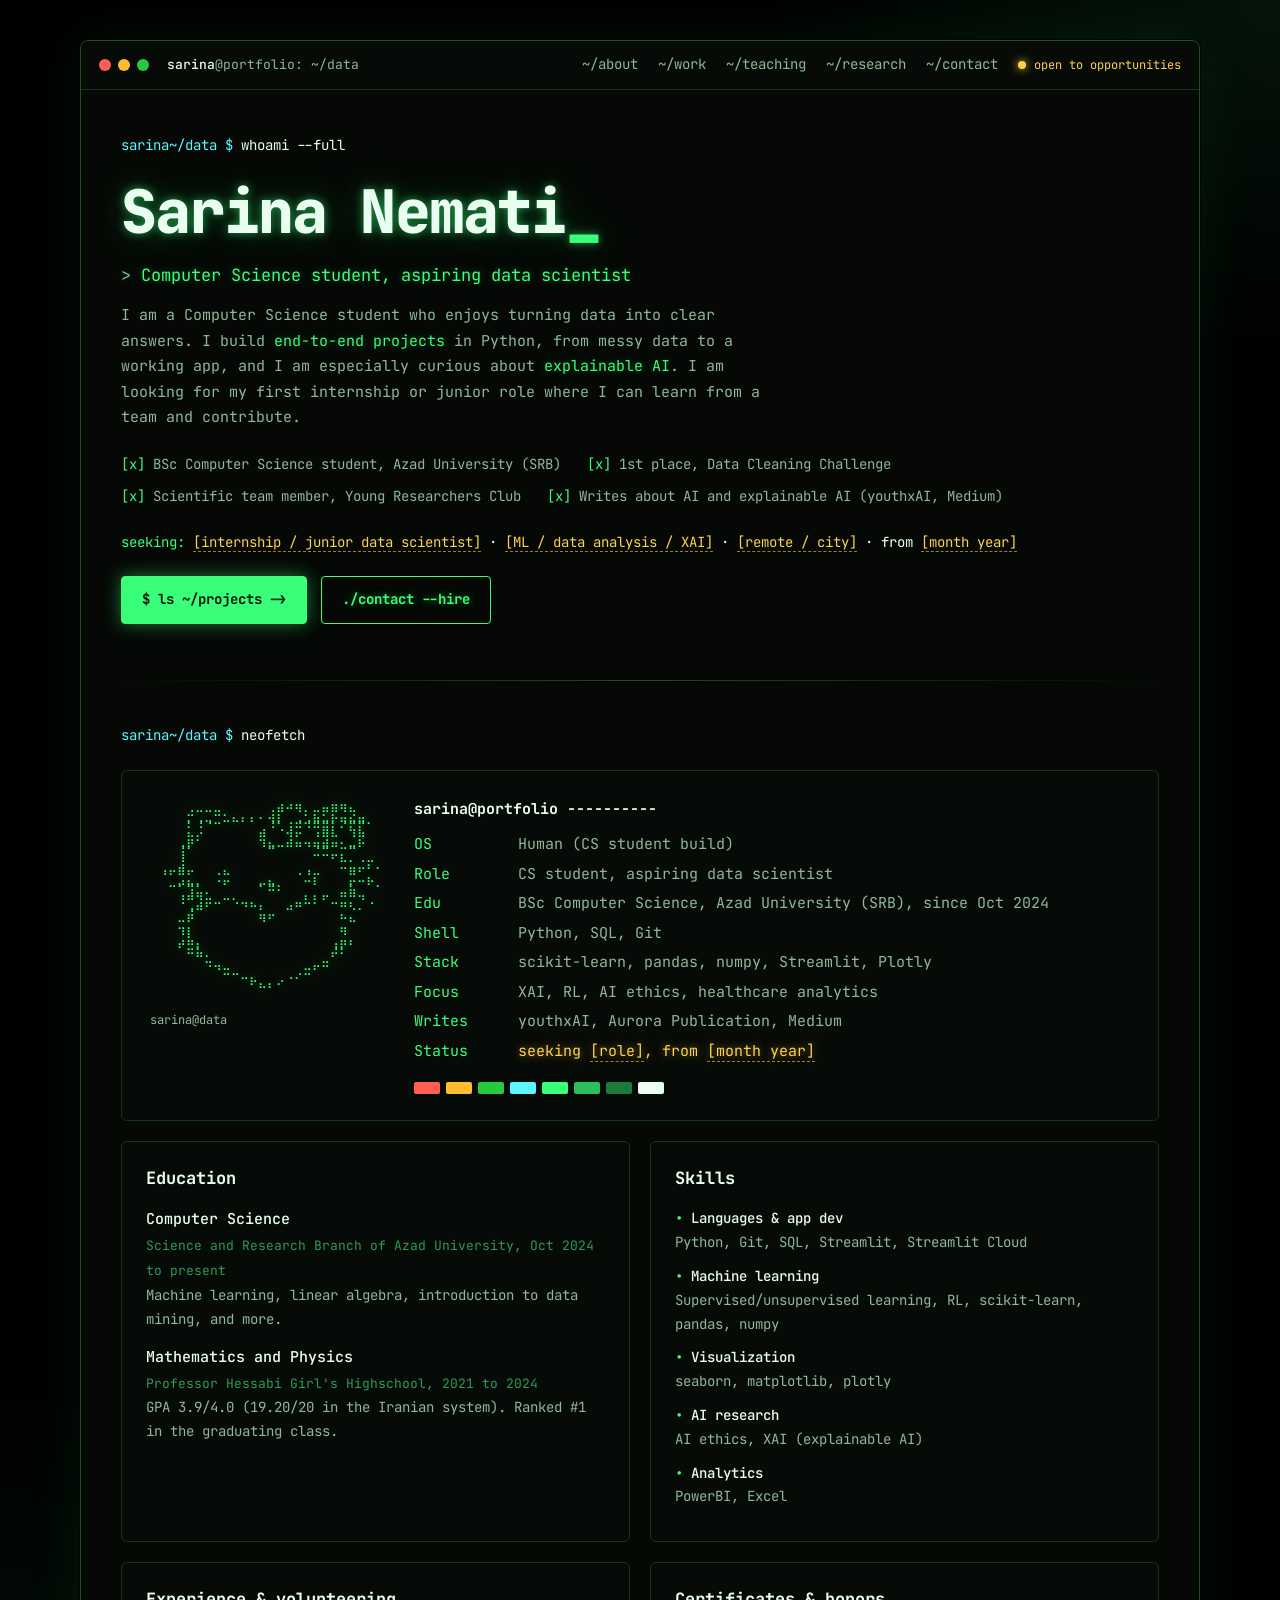
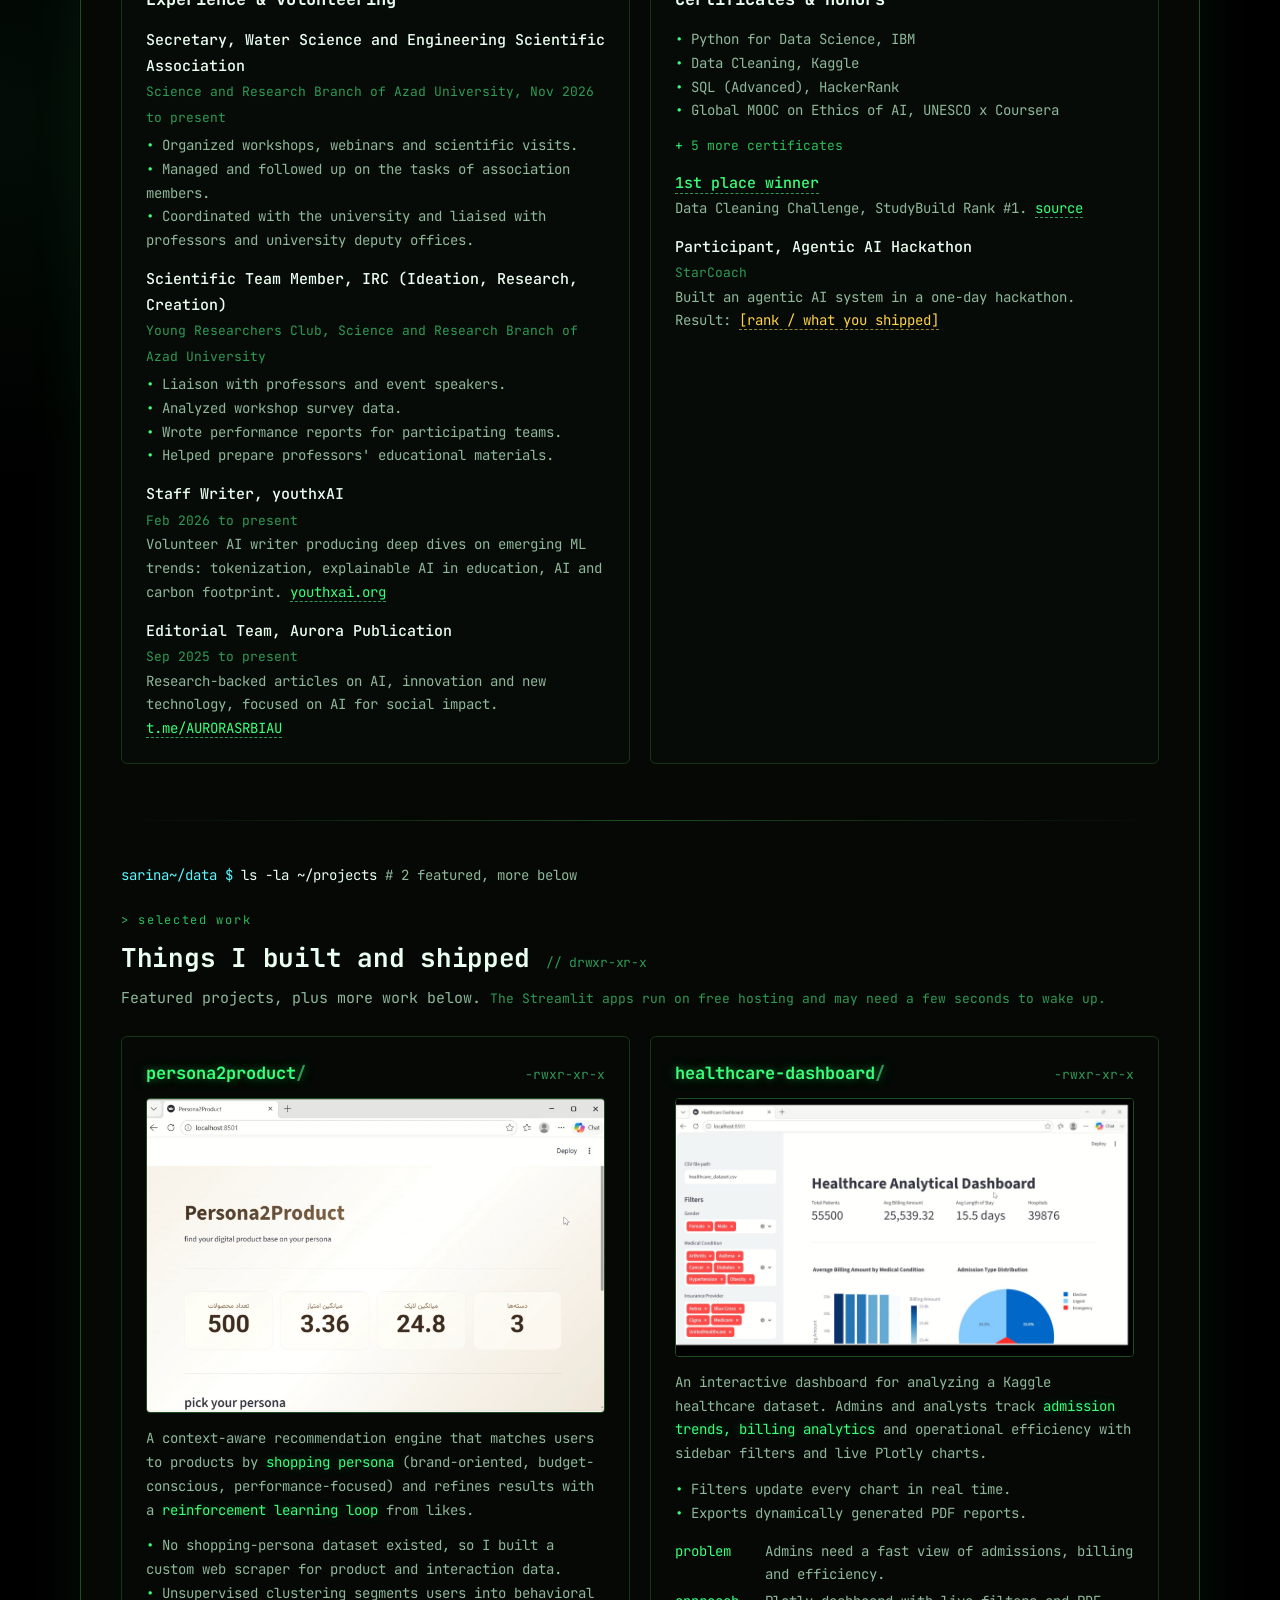
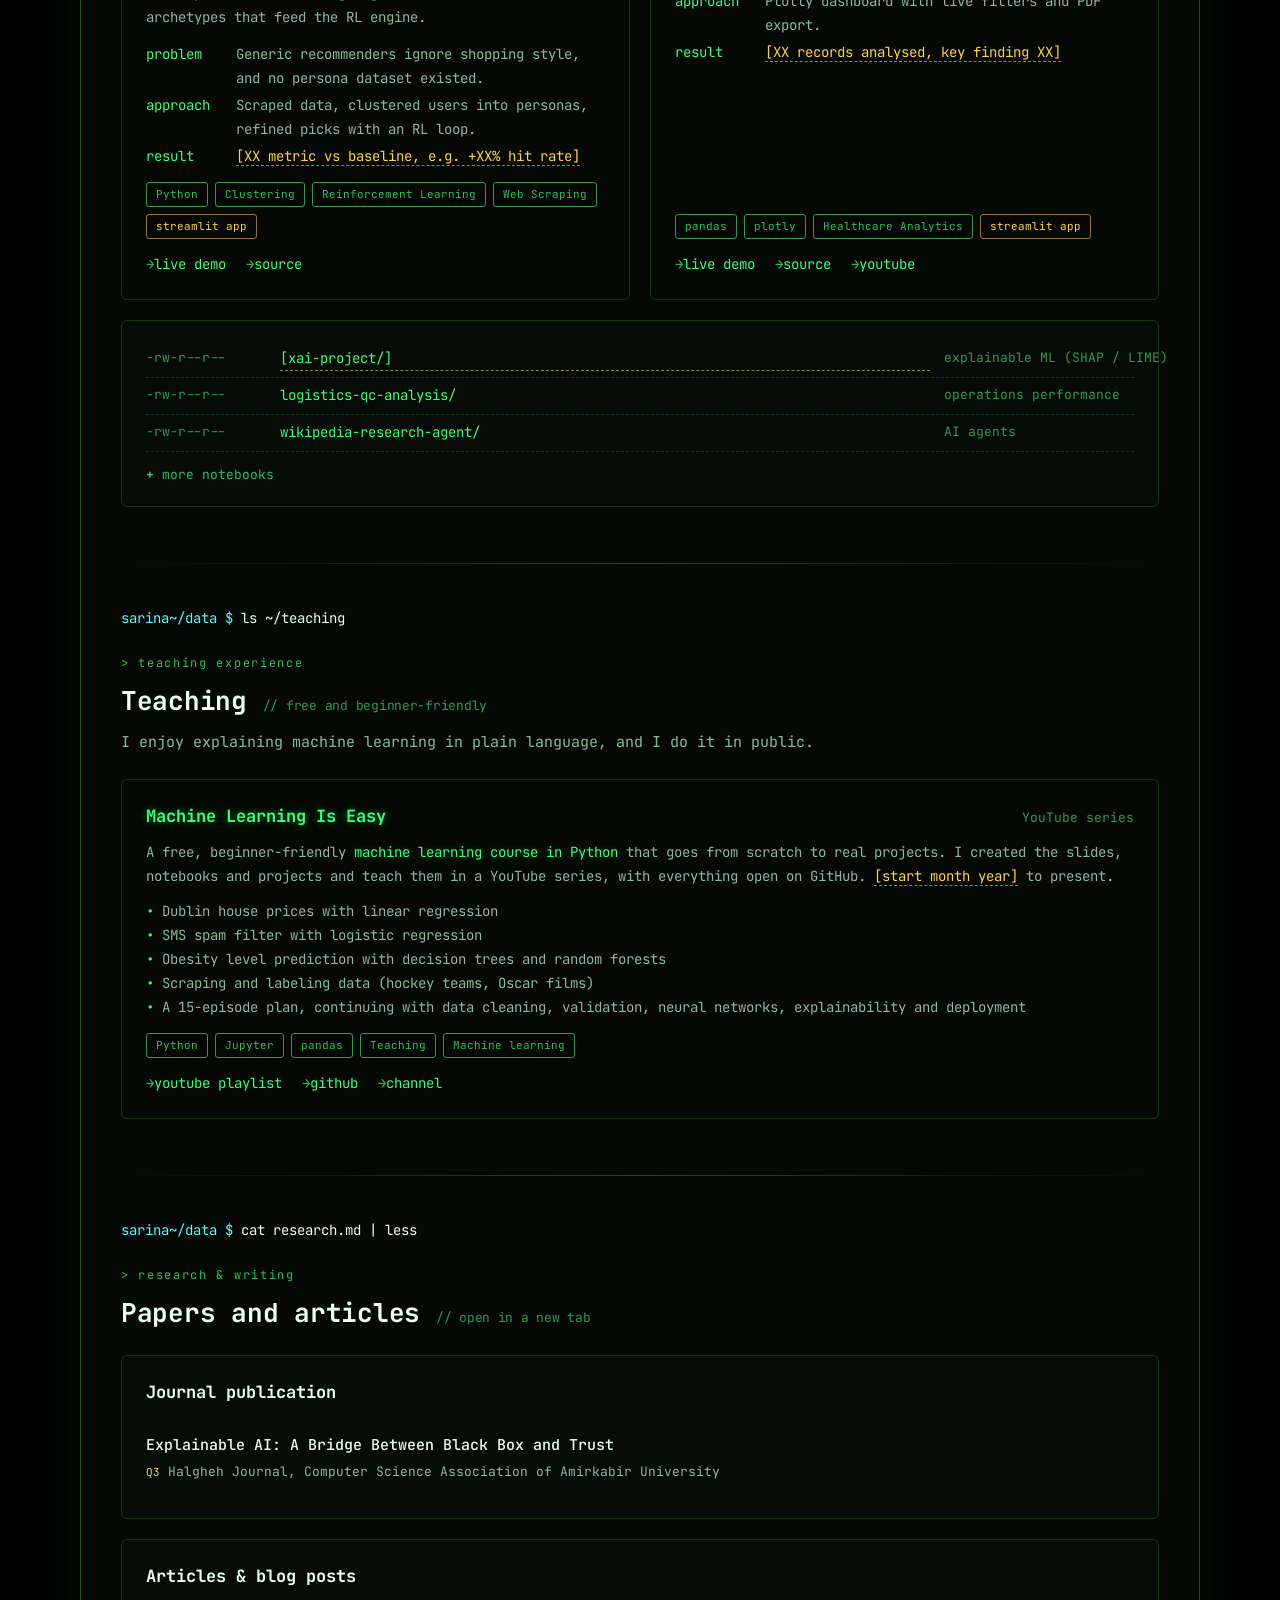
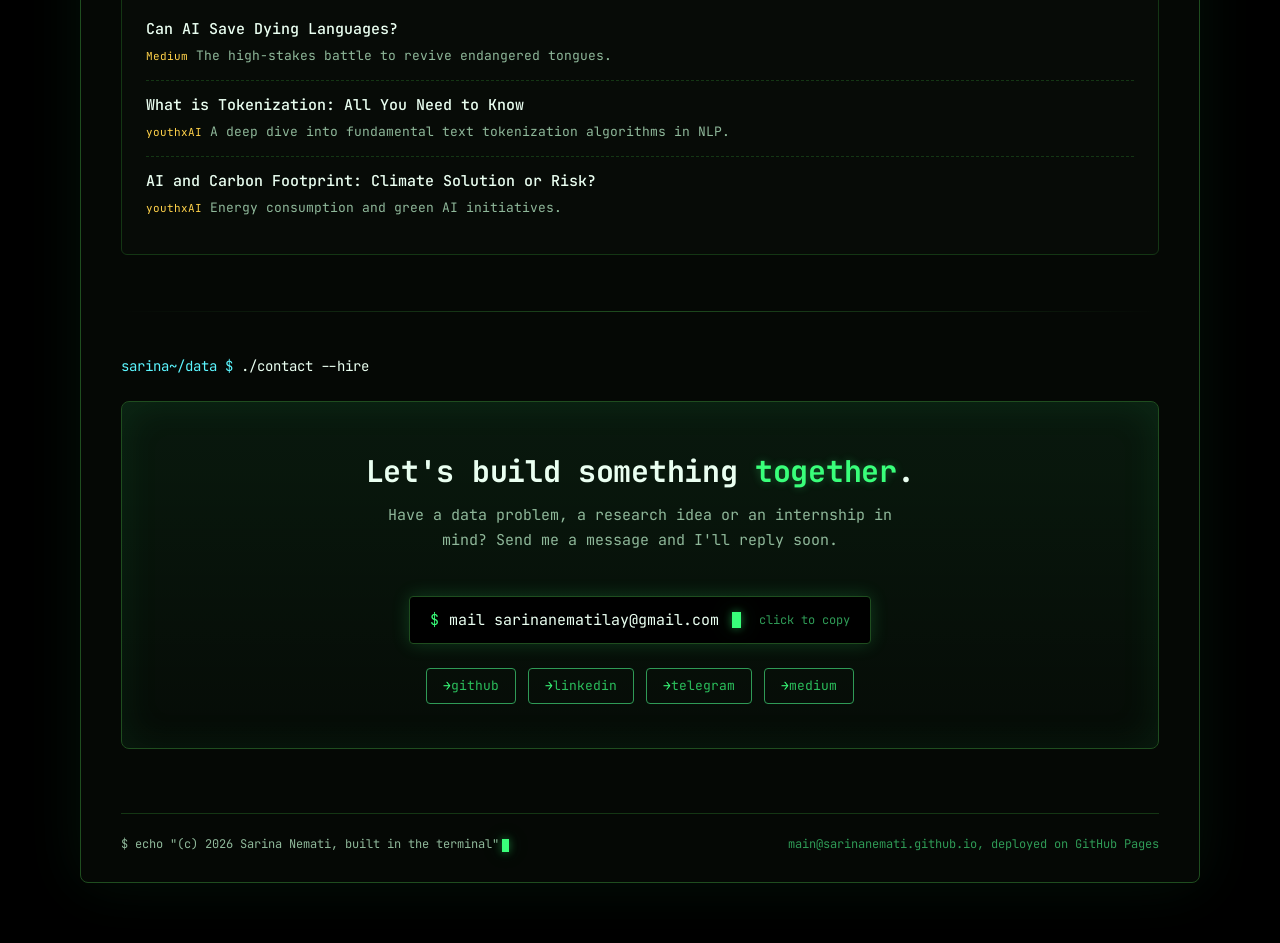
==== index (2).html @ 8a41a567 "Add files via upload" ====
<!DOCTYPE html>
<html lang="en">
<head>
<meta charset="utf-8">
<meta name="viewport" content="width=device-width, initial-scale=1">
<title>Sarina Nemati | Data Science Portfolio</title>
<meta name="description" content="Portfolio of Sarina Nemati, a Computer Science student seeking a data science or machine learning internship. Projects in Python, ML and analytics.">
<link rel="icon" href="data:image/svg+xml,%3Csvg xmlns='http://www.w3.org/2000/svg' viewBox='0 0 100 100'%3E%3Ctext y='.9em' font-size='90'%3E%F0%9F%90%B1%3C/text%3E%3C/svg%3E">
<meta property="og:type" content="website">
<meta property="og:url" content="https://sarinanemati.github.io/">
<meta property="og:title" content="Sarina Nemati | Data Science Portfolio">
<meta property="og:description" content="Computer Science student seeking a data science or ML internship. Projects in Python, ML and analytics.">
<!-- TODO: put a 1200x630 image at images/og.png -->
<meta property="og:image" content="https://sarinanemati.github.io/images/og.png">
<meta name="twitter:card" content="summary_large_image">
<meta name="twitter:title" content="Sarina Nemati | Data Science Portfolio">
<meta name="twitter:description" content="Computer Science student seeking a data science or ML internship. Projects in Python, ML and analytics.">
<meta name="twitter:image" content="https://sarinanemati.github.io/images/og.png">
<link rel="preconnect" href="https://fonts.googleapis.com">
<link rel="preconnect" href="https://fonts.gstatic.com" crossorigin>
<link href="https://fonts.googleapis.com/css2?family=IBM+Plex+Mono:wght@400;500&family=JetBrains+Mono:wght@400;500;700;800&display=swap" rel="stylesheet">
<style>
:root{
--bg:#000; --panel:#050805; --lift:#070b07;
--g:#39ff7a; --g2:#2bbf5c; --g3:#2f9a56;
--sage:#8fb89a; --ink:#eafff1; --amber:#ffd24a; --cyan:#5cf6ff;
--line:#143614; --line2:#1f4d1f;
--glow:0 0 8px rgba(57,255,122,.45),0 0 24px rgba(57,255,122,.18);
--mono:"JetBrains Mono","IBM Plex Mono",ui-monospace,Menlo,Consolas,monospace;
}
*{box-sizing:border-box;margin:0;padding:0}
html{scroll-behavior:smooth;scroll-padding-top:24px}
body{
background:
radial-gradient(900px 600px at 100% 0%,rgba(57,255,122,.08),transparent 60%),
radial-gradient(700px 600px at 0% 30%,rgba(57,255,122,.05),transparent 60%),
var(--bg);
color:var(--sage);font-family:var(--mono);font-size:15px;line-height:1.7;
padding:40px 20px 60px;min-height:100vh;
}
::selection{background:rgba(57,255,122,.30);color:var(--ink)}
a{color:inherit;text-decoration:none}
a:focus-visible,button:focus-visible{outline:2px solid var(--g);outline-offset:3px}
.crt{position:fixed;inset:0;pointer-events:none;z-index:999;mix-blend-mode:multiply;opacity:.05;
background:repeating-linear-gradient(to bottom,transparent 0,transparent 2px,rgba(0,0,0,.16) 3px,transparent 4px);
box-shadow:inset 0 0 160px rgba(0,0,0,.1)}
.glow{text-shadow:var(--glow)}
.glow-soft{text-shadow:0 0 8px rgba(57,255,122,.3)}
.hl{color:var(--g);text-shadow:0 0 8px rgba(57,255,122,.3)}

/* window */
.win{max-width:1120px;margin:0 auto;background:var(--panel);border:1px solid var(--line2);border-radius:8px;
box-shadow:0 0 60px rgba(57,255,122,.07),0 0 0 1px #000}
.bar{display:flex;align-items:center;gap:18px;flex-wrap:wrap;padding:12px 18px;background:var(--lift);
border-bottom:1px solid var(--line);border-radius:8px 8px 0 0}
.dots{display:flex;gap:7px}
.dots i{width:12px;height:12px;border-radius:50%;display:block}
.dots i:nth-child(1){background:#ff5f56}.dots i:nth-child(2){background:#ffbd2e}.dots i:nth-child(3){background:#27c93f}
.path{font-size:13px}.path b{color:var(--ink);font-weight:500}.path span{color:var(--sage)}
.nav{margin-left:auto;display:flex;gap:20px;align-items:center;flex-wrap:wrap}
.nav a{font-size:14px;color:var(--sage);transition:color .15s}
.nav a:hover{color:var(--g);text-shadow:var(--glow)}
.status{display:flex;align-items:center;gap:8px;color:var(--amber);font-size:12px}
.status i{width:8px;height:8px;border-radius:50%;background:var(--amber);box-shadow:0 0 8px var(--amber);animation:blink 1.6s step-end infinite}
@keyframes blink{50%{opacity:0}}
.body{padding:44px 40px 28px}
section{padding:0 0 56px}
section+section{padding-top:44px;border-top:0;background:linear-gradient(90deg,transparent,var(--line2),transparent) top/100% 1px no-repeat}
.cmd{color:var(--ink);margin-bottom:22px;font-size:14px}
.cmd .p{color:var(--cyan)}
.cmd .c{color:var(--sage)}
.cursor{display:inline-block;width:.6em;height:1.05em;background:var(--g);vertical-align:text-bottom;margin-left:3px;
box-shadow:var(--glow);animation:blink 1.1s step-end infinite}
h2{font-size:26px;font-weight:700;color:var(--ink);letter-spacing:-.01em;margin-bottom:6px}
h2 small{font-size:13px;font-weight:400;color:var(--g3)}
.lbl{color:var(--g2);letter-spacing:.14em;font-size:12px;margin-bottom:6px}

/* hero */
.name{font-size:60px !important;line-height:1.05;font-weight:800;color:var(--ink);letter-spacing:-.03em;
text-shadow:0 0 10px rgba(57,255,122,.55),0 0 34px rgba(57,255,122,.25);margin:6px 0 18px}
.name .us{color:var(--g)}
.role{color:var(--g);font-size:17px;margin-bottom:14px}
.role::before{content:"> ";color:var(--sage)}
.intro{max-width:640px;margin-bottom:22px}
.checks{display:flex;flex-wrap:wrap;gap:8px 26px;margin-bottom:28px;font-size:14px}
.checks span::before{content:"[x] ";color:var(--g)}
.btns{display:flex;gap:14px;flex-wrap:wrap}
.btn{font-family:var(--mono);font-size:14px;font-weight:700;padding:11px 20px;border-radius:4px;cursor:pointer;
border:1px solid var(--g);transition:transform .15s,box-shadow .15s,background .15s}
.btn.solid{background:var(--g);color:#001a08;box-shadow:0 0 18px rgba(57,255,122,.45)}
.btn.solid:hover{box-shadow:0 0 28px rgba(57,255,122,.7);transform:translateY(-1px)}
.btn.ghost{background:transparent;color:var(--g);text-shadow:var(--glow)}
.btn.ghost:hover{background:rgba(57,255,122,.08)}

/* neofetch */
.fetch{display:grid;grid-template-columns:230px 1fr;gap:34px;background:var(--lift);border:1px solid var(--line);
border-radius:6px;padding:26px 28px}
/* kitty avatar (braille art) */
.avatar{color:var(--g);text-shadow:var(--glow);font-size:12px;line-height:1.05;white-space:pre;
font-family:"DejaVu Sans Mono","Segoe UI Symbol","Apple Braille",monospace;overflow:hidden}
.avatar-l{margin-top:12px;color:var(--sage);font-size:12px}
.ttl{color:var(--ink);font-weight:700;margin-bottom:10px}
dl{display:grid;grid-template-columns:90px 1fr;gap:4px 14px}
dt{color:var(--g)}dd{color:var(--sage)}
dd.av{color:var(--amber);text-shadow:0 0 8px rgba(255,210,74,.5)}
.sw{display:flex;gap:6px;margin-top:18px}
.sw i{width:26px;height:12px;border-radius:2px;display:block}

/* about grid */
.cols{display:grid;grid-template-columns:1fr 1fr;gap:20px}
.box{background:var(--lift);border:1px solid var(--line);border-radius:6px;padding:22px 24px}
.box h3{font-size:17px;color:var(--ink);font-weight:700;margin-bottom:14px}
.item{margin-bottom:14px}.item:last-child{margin-bottom:0}
.item b{display:block;color:var(--ink);font-weight:500}
.item em{font-style:normal;color:var(--g3);font-size:13px}
.item p{font-size:14px}
.item a{color:var(--g);border-bottom:1px dashed var(--g3)}
.item a:hover{text-shadow:var(--glow)}
.sk{margin-bottom:10px;font-size:14px}
.sk b{display:block;color:var(--ink);font-weight:500}
.sk b::before{content:"\2022  ";color:var(--g)}
ul.plain{list-style:none;font-size:14px}
ul.plain li::before{content:"\2022  ";color:var(--g)}

/* projects */
.grid{display:grid;grid-template-columns:1fr 1fr;gap:20px;margin-bottom:20px}
.card{background:var(--panel);border:1px solid var(--line);border-radius:6px;padding:22px 24px;display:flex;flex-direction:column;
transition:transform .18s,box-shadow .18s,border-color .18s}
.grid .card:last-child:nth-child(odd){grid-column:1/-1}
.card:hover{transform:translateY(-3px);border-color:var(--line2);box-shadow:0 0 28px rgba(57,255,122,.14)}
.ctop{display:flex;justify-content:space-between;align-items:baseline;gap:12px;margin-bottom:10px;flex-wrap:wrap}
.fn{color:var(--g);font-weight:700;font-size:17px;text-shadow:var(--glow)}
.fn s{text-decoration:none;color:var(--g3)}
.perm{color:var(--g3);font-size:13px}
.card p{font-size:14px;margin-bottom:12px}
.card ul{list-style:none;font-size:14px;margin-bottom:14px}
.card ul li::before{content:"\2022  ";color:var(--g)}
.tags{display:flex;flex-wrap:wrap;gap:7px;margin:auto 0 14px}
.tag{font-size:11px;padding:2px 9px;border:1px solid var(--g3);border-radius:3px;color:var(--g2)}
.tag.am{color:var(--amber);border-color:rgba(255,210,74,.55)}
.links{display:flex;gap:20px;flex-wrap:wrap;font-size:14px}
.links a{color:var(--g);transition:text-shadow .15s}
.links a::before{content:"\2192 ";color:var(--g2)}
.links a:hover{text-shadow:var(--glow)}
.ls{background:var(--lift);border:1px solid var(--line);border-radius:6px;padding:20px 24px;font-size:14px}
.ls .row{display:grid;grid-template-columns:120px 1fr 190px;gap:14px;padding:6px 0;border-bottom:1px dashed var(--line)}
.ls .row:last-child{border-bottom:0}
.ls .row .perm{white-space:nowrap}
.ls a{color:var(--g)}
.ls a:hover{text-shadow:var(--glow)}
.ls .t{color:var(--sage)}

/* placeholders, screenshots, flow, details */
.ph{color:var(--amber);border-bottom:1px dashed rgba(255,210,74,.6)}
.seek{margin:-6px 0 22px;color:var(--ink);font-size:14px}
.seek::before{content:"seeking: ";color:var(--g)}
.shot{display:block;width:100%;height:auto;border:1px solid var(--line2);border-radius:4px;margin-bottom:14px}
.flow{display:grid;grid-template-columns:78px 1fr;gap:3px 12px;font-size:14px;margin-bottom:14px}
.flow dt{color:var(--g)}.flow dd{color:var(--sage)}
.hint2{font-size:13px;color:var(--g3)}
details.more{margin-top:12px}
details.more summary{cursor:pointer;color:var(--g2);font-size:13px;list-style:none}
details.more summary::before{content:"+ ";color:var(--g)}
details.more[open] summary::before{content:"- "}
details.more summary:hover{color:var(--g);text-shadow:var(--glow)}
details.more>*:not(summary){margin-top:10px}

/* research */
.art{display:block;padding:12px 0;border-bottom:1px dashed var(--line)}
.art:last-child{border-bottom:0}
.art b{color:var(--ink);font-weight:500;display:block}
.art:hover b{color:var(--g);text-shadow:var(--glow)}
.art small{font-size:13px;color:var(--sage)}
.art em{font-style:normal;color:var(--amber);font-size:11px;margin-right:8px}

/* contact */
.cta{text-align:center;background:linear-gradient(180deg,rgba(57,255,122,.07),rgba(57,255,122,.01));
border:1px solid var(--line2);border-radius:8px;padding:44px 24px;box-shadow:0 0 40px rgba(57,255,122,.08) inset}
.cta h2{font-size:30px}
.cta p{max-width:520px;margin:6px auto 24px}
.cbox{display:inline-flex;max-width:100%;align-items:center;gap:10px;background:#000;border:1px solid var(--line2);border-radius:4px;
padding:13px 20px;color:var(--ink);font-family:var(--mono);font-size:15px;cursor:pointer;box-shadow:0 0 18px rgba(57,255,122,.18);
transition:box-shadow .15s}
.cbox:hover{box-shadow:0 0 28px rgba(57,255,122,.38)}
.cbox .d{color:var(--g)}
.cbox .hint{color:var(--g3);font-size:12px;margin-left:8px}
.pills{display:flex;justify-content:center;gap:12px;flex-wrap:wrap;margin-top:24px}
.pill{border:1px solid var(--g3);border-radius:4px;padding:6px 16px;color:var(--g2);font-size:13px;transition:all .15s}
.pill::before{content:"\2192 ";color:var(--g)}
.pill:hover{border-color:var(--g);color:var(--g);text-shadow:var(--glow);box-shadow:0 0 14px rgba(57,255,122,.2)}
footer{display:flex;justify-content:space-between;flex-wrap:wrap;gap:10px;margin-top:8px;padding-top:20px;
border-top:1px solid var(--line);font-size:12px;color:var(--g3)}
footer .e{color:var(--sage)}

@media(max-width:860px){
body{padding:16px 10px 40px}
.body{padding:30px 20px 16px}
.nav{margin-left:0;width:100%;gap:14px}
.name{font-size:42px !important}
.fetch,.cols,.grid{grid-template-columns:1fr}
.fetch{gap:22px}
.ls .row{grid-template-columns:1fr;gap:2px}
.cta{padding:32px 16px}
.cta h2{font-size:24px}
.cbox{width:100%;flex-wrap:wrap;justify-content:center;text-align:center;gap:6px 8px;padding:12px 14px;font-size:13px}
.cbox .em{min-width:0;overflow-wrap:anywhere}
.cbox .hint{width:100%;margin:0}
.cbox .cursor{display:none}
.pill{padding:6px 12px}
}
@media(prefers-reduced-motion:reduce){
*{animation:none !important;transition:none !important}
html{scroll-behavior:auto}
}
</style>
</head>
<body>
<div class="crt" aria-hidden="true"></div>
<main class="win">
<header class="bar">
<div class="dots" aria-hidden="true"><i></i><i></i><i></i></div>
<div class="path"><b>sarina</b><span>@portfolio: ~/data</span></div>
<nav class="nav" aria-label="Main">
<a href="#about">~/about</a>
<a href="#work">~/work</a>
<a href="#teaching">~/teaching</a>
<a href="#research">~/research</a>
<a href="#contact">~/contact</a>
<span class="status"><i></i>open to opportunities</span>
</nav>
</header>

<div class="body">

<!-- HERO -->
<section id="top">
<div class="cmd"><span class="p">sarina~/data $</span> whoami --full</div>
<h1 class="name">Sarina Nemati<span class="us">_</span></h1>
<p class="role glow-soft">Computer Science student, aspiring data scientist</p>
<p class="intro">I am a Computer Science student who enjoys turning data into clear answers. I build <span class="hl">end-to-end projects</span> in Python, from messy data to a working app, and I am especially curious about <span class="hl">explainable AI</span>. I am looking for my first internship or junior role where I can learn from a team and contribute.</p>
<div class="checks">
<span>BSc Computer Science student, Azad University (SRB)</span>
<span>1st place, Data Cleaning Challenge</span>
<span>Scientific team member, Young Researchers Club</span>
<span>Writes about AI and explainable AI (youthxAI, Medium)</span>
</div>
<p class="seek"><span class="ph">[internship / junior data scientist]</span> · <span class="ph">[ML / data analysis / XAI]</span> · <span class="ph">[remote / city]</span> · from <span class="ph">[month year]</span></p>
<div class="btns">
<a class="btn solid" href="#work">$ ls ~/projects -&gt;</a>
<a class="btn ghost cv-link" href="#">Download CV</a>
<a class="btn ghost" href="#contact">./contact --hire</a>
</div>
</section>

<!-- NEOFETCH -->
<section id="about">
<div class="cmd"><span class="p">sarina~/data $</span> neofetch</div>
<div class="fetch">
<div>
<pre class="avatar" aria-hidden="true">⠀⠀⠀⠀⠀⠀⠀⠀⠀⠀⠀⠀⠀⠀⣠⣠⣤⠀⠀⣀⣤⣤⡀
⠀⠀⠀⠀⡚⢉⣉⠛⣂⣄⡄⡄⠄⢼⡏⠀⢈⢃⣯⣋⡯⣬⣝⣤
⠀⠀⠀⠀⡃⢘⠈⠉⠀⠀⠀⠀⣠⠘⠡⣸⣛⠙⢛⣿⡇⠊⢯⣏⠁
⠀⠀⠀⢀⡿⠃⠀⠀⠀⠀⠀⠀⢻⣄⣀⣼⣥⢤⣬⣽⣭⠄⣈⡯
⠀⠀⠀⢸⠁⠀⠀⠀⠀⠀⠀⠀⠀⠉⠀⠀⠀⠀⠬⠭⡤⡍⠉
⠀⢀⣀⣼⣀⠀⠀⠀⡀⠀⠀⠀⠀⠀⠀⠀⠀⢀⠀⠀⠀⠭⣥⡬⠏⠄
⠀⠈⠁⣩⣅⡀⠀⠨⡭⠀⠀⠀⣀⣄⠀⠀⠈⠬⡏⠀⠀⠀⡭⠤⡦
⠀⠀⠉⢁⣹⣥⠄⠀⠀⠀⠀⠀⠁⠛⠃⠀⠀⡀⡀⣀⠀⣤⣷⣀⠀⠁
⠀⠀⠀⠘⢉⣼⠟⠒⠉⠑⠲⠦⡄⠀⠀⣠⠶⠓⠃⠁⠒⠶⢆⡈⠐
⠀⠀⠀⣀⡾⠀⠀⠀⠀⠀⠀⠀⢶⠖⠀⠀⠀⠀⠀⠀⠀⠦⣄
⠀⠀⠀⢲⡆⠀⠀⠀⠀⠀⠀⠀⠀⠀⠀⠀⠀⠀⠀⠀⠀⢶
⠀⠀⠀⡴⠷⡄⠀⠀⠀⠀⠀⠀⠀⠀⠀⠀⠀⠀⠀⠀⢠⡶⠆
⠀⠀⠀⠀⠛⠷⠄⠀⠀⠀⠀⠀⠀⠀⠀⠀⠀⠀⠀⠀⠞⠃
⠀⠀⠀⠀⠀⠀⠙⠲⠤⠀⠀⠀⠀⠀⠀⠀⠀⠤⠖⠛
⠀⠀⠀⠀⠀⠀⠀⠀⠉⠉⠒⡦⡀⡀⡠⠐⠊⠉
⠀⠀⠀⠀⠀⠀⠀⠀⠀⠀⠀⠀⠉⠁</pre>
<div class="avatar-l">sarina@data</div>
</div>
<div>
<div class="ttl">sarina@portfolio ----------</div>
<dl>
<dt>OS</dt><dd>Human (CS student build)</dd>
<dt>Role</dt><dd>CS student, aspiring data scientist</dd>
<dt>Edu</dt><dd>BSc Computer Science, Azad University (SRB), since Oct 2024</dd>
<dt>Shell</dt><dd>Python, SQL, Git</dd>
<dt>Stack</dt><dd>scikit-learn, pandas, numpy, Streamlit, Plotly</dd>
<dt>Focus</dt><dd>XAI, RL, AI ethics, healthcare analytics</dd>
<dt>Writes</dt><dd>youthxAI, Aurora Publication, Medium</dd>
<dt>Status</dt><dd class="av">seeking <span class="ph">[role]</span>, from <span class="ph">[month year]</span></dd>
</dl>
<div class="sw" aria-hidden="true">
<i style="background:#ff5f56"></i><i style="background:#ffbd2e"></i><i style="background:#27c93f"></i><i style="background:#5cf6ff"></i><i style="background:#39ff7a"></i><i style="background:#2bbf5c"></i><i style="background:#1c7a3c"></i><i style="background:#eafff1"></i>
</div>
</div>
</div>

<div class="cols" style="margin-top:20px">
<div class="box">
<h3>Education</h3>
<div class="item"><b>Computer Science</b><em>Science and Research Branch of Azad University, Oct 2024 to present</em>
<p>Machine learning, linear algebra, introduction to data mining, and more.</p></div>
<div class="item"><b>Mathematics and Physics</b><em>Professor Hessabi Girl's Highschool, 2021 to 2024</em>
<p>GPA 3.9/4.0 (19.20/20 in the Iranian system). Ranked #1 in the graduating class.</p></div>
</div>
<div class="box">
<h3>Skills</h3>
<div class="sk"><b>Languages &amp; app dev</b>Python, Git, SQL, Streamlit, Streamlit Cloud</div>
<div class="sk"><b>Machine learning</b>Supervised/unsupervised learning, RL, scikit-learn, pandas, numpy</div>
<div class="sk"><b>Visualization</b>seaborn, matplotlib, plotly</div>
<div class="sk"><b>AI research</b>AI ethics, XAI (explainable AI)</div>
<div class="sk"><b>Analytics</b>PowerBI, Excel</div>
</div>
<div class="box">
<h3>Experience &amp; volunteering</h3>
<div class="item"><b>Secretary, Water Science and Engineering Scientific Association</b><em>Science and Research Branch of Azad University, Nov 2026 to present</em>
<ul class="plain" style="margin-top:4px">
<li>Organized workshops, webinars and scientific visits.</li>
<li>Managed and followed up on the tasks of association members.</li>
<li>Coordinated with the university and liaised with professors and university deputy offices.</li>
</ul></div>
<div class="item"><b>Scientific Team Member, IRC (Ideation, Research, Creation)</b><em>Young Researchers Club, Science and Research Branch of Azad University</em>
<ul class="plain" style="margin-top:4px">
<li>Liaison with professors and event speakers.</li>
<li>Analyzed workshop survey data.</li>
<li>Wrote performance reports for participating teams.</li>
<li>Helped prepare professors' educational materials.</li>
</ul></div>
<div class="item"><b>Staff Writer, youthxAI</b><em>Feb 2026 to present</em>
<p>Volunteer AI writer producing deep dives on emerging ML trends: tokenization, explainable AI in education, AI and carbon footprint. <a href="https://youthxai.org" target="_blank" rel="noopener">youthxai.org</a></p></div>
<div class="item"><b>Editorial Team, Aurora Publication</b><em>Sep 2025 to present</em>
<p>Research-backed articles on AI, innovation and new technology, focused on AI for social impact. <a href="https://t.me/AURORASRBIAU" target="_blank" rel="noopener">t.me/AURORASRBIAU</a></p></div>
</div>
<div class="box">
<h3>Certificates &amp; honors</h3>
<ul class="plain">
<li>Python for Data Science, IBM</li>
<li>Data Cleaning, Kaggle</li>
<li>SQL (Advanced), HackerRank</li>
<li>Global MOOC on Ethics of AI, UNESCO x Coursera</li>
</ul>
<details class="more"><summary>5 more certificates</summary>
<ul class="plain">
<li>Data Science Project-Based Learning, Coursera</li>
<li>Data Science &amp; Analytics, HP LIFE</li>
<li>Agents and Workflows, OpenAI</li>
<li>AI for Research and Beyond, youthxAI</li>
<li>AI for Social Impact, ADB Institute</li>
</ul>
</details>
<div class="item" style="margin-top:14px"><b><a href="https://lnkd.in/p/eKiJiJXC" target="_blank" rel="noopener">1st place winner</a></b>
<p>Data Cleaning Challenge, StudyBuild Rank #1. <a href="https://github.com/sarinanemati/studybuild-challenge-" target="_blank" rel="noopener">source</a></p></div>
<div class="item"><b>Participant, Agentic AI Hackathon</b><em>StarCoach</em>
<p>Built an agentic AI system in a one-day hackathon. Result: <span class="ph">[rank / what you shipped]</span></p></div>
</div>
</div>
</section>

<!-- PROJECTS -->
<section id="work">
<div class="cmd"><span class="p">sarina~/data $</span> ls -la ~/projects <span class="c"># 2 featured, more below</span></div>
<div class="lbl">&gt; selected work</div>
<h2>Things I built and shipped <small>// drwxr-xr-x</small></h2>
<p style="margin-bottom:24px">Featured projects, plus more work below. <span class="hint2">The Streamlit apps run on free hosting and may need a few seconds to wake up.</span></p>

<div class="grid">
<article class="card">
<div class="ctop"><span class="fn">persona2product<s>/</s></span><span class="perm">-rwxr-xr-x</span></div>
<img class="shot" src="images/persona2product.jpg" alt="Screenshot of the persona2product app" loading="lazy" onerror="this.remove()">
<p>A context-aware recommendation engine that matches users to products by <span class="hl">shopping persona</span> (brand-oriented, budget-conscious, performance-focused) and refines results with a <span class="hl">reinforcement learning loop</span> from likes.</p>
<ul>
<li>No shopping-persona dataset existed, so I built a custom web scraper for product and interaction data.</li>
<li>Unsupervised clustering segments users into behavioral archetypes that feed the RL engine.</li>
</ul>
<dl class="flow">
<dt>problem</dt><dd>Generic recommenders ignore shopping style, and no persona dataset existed.</dd>
<dt>approach</dt><dd>Scraped data, clustered users into personas, refined picks with an RL loop.</dd>
<dt>result</dt><dd><span class="ph">[XX metric vs baseline, e.g. +XX% hit rate]</span></dd>
</dl>
<div class="tags"><span class="tag">Python</span><span class="tag">Clustering</span><span class="tag">Reinforcement Learning</span><span class="tag">Web Scraping</span><span class="tag am">streamlit app</span></div>
<div class="links">
<a href="https://persona2appuct-ypa6bivgxlz4rh36tnrtbv.streamlit.app/" target="_blank" rel="noopener">live demo</a>
<a href="https://github.com/sarinanemati/persona2product" target="_blank" rel="noopener">source</a>
</div>
</article>

<article class="card">
<div class="ctop"><span class="fn">healthcare-dashboard<s>/</s></span><span class="perm">-rwxr-xr-x</span></div>
<img class="shot" src="images/healthcare-dashboard.jpg" alt="Screenshot of the healthcare dashboard" loading="lazy" onerror="this.remove()">
<p>An interactive dashboard for analyzing a Kaggle healthcare dataset. Admins and analysts track <span class="hl">admission trends, billing analytics</span> and operational efficiency with sidebar filters and live Plotly charts.</p>
<ul>
<li>Filters update every chart in real time.</li>
<li>Exports dynamically generated PDF reports.</li>
</ul>
<dl class="flow">
<dt>problem</dt><dd>Admins need a fast view of admissions, billing and efficiency.</dd>
<dt>approach</dt><dd>Plotly dashboard with live filters and PDF export.</dd>
<dt>result</dt><dd><span class="ph">[XX records analysed, key finding XX]</span></dd>
</dl>
<div class="tags"><span class="tag">pandas</span><span class="tag">plotly</span><span class="tag">Healthcare Analytics</span><span class="tag am">streamlit app</span></div>
<div class="links">
<a href="https://healthcare-dashboard-wf6sjmrhdgdhqfw6q58ay4.streamlit.app/" target="_blank" rel="noopener">live demo</a>
<a href="https://github.com/sarinanemati/healthcare-dashboard" target="_blank" rel="noopener">source</a>
<a href="https://youtu.be/zTmW3m6h0xI?si=2dDD7fsEoE3_nj0K" target="_blank" rel="noopener">youtube</a>
</div>
</article>
</div>

<div class="ls" role="list">
<!-- TODO: add your XAI project here (SHAP / LIME). Replace the link, then remove class="ph" -->
<div class="row" role="listitem"><span class="perm">-rw-r--r--</span><a class="ph" href="https://github.com/sarinanemati/REPLACE-XAI-REPO" target="_blank" rel="noopener">[xai-project/]</a><span class="perm">explainable ML (SHAP / LIME)</span></div>
<div class="row" role="listitem"><span class="perm">-rw-r--r--</span><a href="https://github.com/sarinanemati/Logistics-QC-Operations-Performance-Analysis" target="_blank" rel="noopener">logistics-qc-analysis/</a><span class="perm">operations performance</span></div>
<div class="row" role="listitem"><span class="perm">-rw-r--r--</span><a href="https://github.com/sarinanemati/wikipedia-research-agent" target="_blank" rel="noopener">wikipedia-research-agent/</a><span class="perm">AI agents</span></div>
<details class="more"><summary>more notebooks</summary>
<div class="row" role="listitem"><span class="perm">-rw-r--r--</span><a href="https://github.com/sarinanemati/Breast-Cancer-Image-Classifier" target="_blank" rel="noopener">breast-cancer-classifier/</a><span class="perm">image classification</span></div>
<div class="row" role="listitem"><span class="perm">-rw-r--r--</span><a href="https://github.com/sarinanemati/machine-learning-projects" target="_blank" rel="noopener">machine-learning-projects/</a><span class="perm">house prices, MNIST digits</span></div>
</details>
</div>
</section>

<!-- TEACHING -->
<section id="teaching">
<div class="cmd"><span class="p">sarina~/data $</span> ls ~/teaching</div>
<div class="lbl">&gt; teaching experience</div>
<h2>Teaching <small>// free and beginner-friendly</small></h2>
<p style="margin-bottom:24px">I enjoy explaining machine learning in plain language, and I do it in public.</p>

<article class="card">
<div class="ctop"><span class="fn">Machine Learning Is Easy</span><span class="perm">YouTube series</span></div>
<p>A free, beginner-friendly <span class="hl">machine learning course in Python</span> that goes from scratch to real projects. I created the slides, notebooks and projects and teach them in a YouTube series, with everything open on GitHub. <span class="ph">[start month year]</span> to present.</p>
<ul>
<li>Dublin house prices with linear regression</li>
<li>SMS spam filter with logistic regression</li>
<li>Obesity level prediction with decision trees and random forests</li>
<li>Scraping and labeling data (hockey teams, Oscar films)</li>
<li>A 15-episode plan, continuing with data cleaning, validation, neural networks, explainability and deployment</li>
</ul>
<div class="tags"><span class="tag">Python</span><span class="tag">Jupyter</span><span class="tag">pandas</span><span class="tag">Teaching</span><span class="tag">Machine learning</span></div>
<div class="links">
<a href="https://www.youtube.com/playlist?list=PLQdUQTNHcQY4" target="_blank" rel="noopener">youtube playlist</a>
<a href="https://github.com/sarinanemati/machine-learning-is-easy" target="_blank" rel="noopener">github</a>
<a href="https://www.youtube.com/@buildwithsarina" target="_blank" rel="noopener">channel</a>
</div>
</article>
</section>

<!-- RESEARCH -->
<section id="research">
<div class="cmd"><span class="p">sarina~/data $</span> cat research.md | less</div>
<div class="lbl">&gt; research &amp; writing</div>
<h2>Papers and articles <small>// open in a new tab</small></h2>

<div class="box" style="margin-top:20px">
<h3>Journal publication</h3>
<!-- TODO: link the paper PDF or the journal page instead of the Telegram channel if you can -->
<a class="art" href="https://t.me/halghe_aut" target="_blank" rel="noopener">
<b>Explainable AI: A Bridge Between Black Box and Trust</b>
<small><em>Q3</em>Halgheh Journal, Computer Science Association of Amirkabir University</small>
</a>
</div>

<div class="box" style="margin-top:20px">
<h3>Articles &amp; blog posts</h3>
<a class="art" href="https://medium.com/@sarinanemati/can-ai-save-dying-languages-exploring-the-high-stakes-battle-to-revive-endangered-tongues-16b3b5085ffa" target="_blank" rel="noopener">
<b>Can AI Save Dying Languages?</b>
<small><em>Medium</em>The high-stakes battle to revive endangered tongues.</small>
</a>
<a class="art" href="https://medium.com/@youthxai/what-is-tokenization-all-you-need-to-know-f7f44af00c7a" target="_blank" rel="noopener">
<b>What is Tokenization: All You Need to Know</b>
<small><em>youthxAI</em>A deep dive into fundamental text tokenization algorithms in NLP.</small>
</a>
<a class="art" href="https://medium.com/@youthxai/ai-and-carbon-footprint-climate-solution-or-emerging-environmental-risk-f98860d81ea0" target="_blank" rel="noopener">
<b>AI and Carbon Footprint: Climate Solution or Risk?</b>
<small><em>youthxAI</em>Energy consumption and green AI initiatives.</small>
</a>
</div>
</section>

<!-- CONTACT -->
<section id="contact">
<div class="cmd"><span class="p">sarina~/data $</span> ./contact --hire</div>
<div class="cta">
<h2>Let's build something <span class="hl">together</span>.</h2>
<p>Have a data problem, a research idea or an internship in mind? Send me a message and I'll reply soon.</p>
<div class="btns" style="justify-content:center;margin-bottom:18px">
<a class="btn solid cv-link" href="#">Download CV (PDF)</a>
</div>
<button class="cbox" id="copy" type="button" aria-label="Copy email address">
<span class="d">$</span><span class="em">mail sarinanematilay@gmail.com</span><span class="cursor" aria-hidden="true"></span><span class="hint" id="hint">click to copy</span>
</button>
<div class="pills">
<a class="pill" href="https://github.com/sarinanemati" target="_blank" rel="noopener">github</a>
<a class="pill" href="https://www.linkedin.com/in/sarina-nemati-94b19242a" target="_blank" rel="noopener">linkedin</a>
<a class="pill" href="https://t.me/sarinantl" target="_blank" rel="noopener">telegram</a>
<a class="pill" href="https://medium.com/@sarinanemati" target="_blank" rel="noopener">medium</a>
</div>
</div>
</section>

<footer>
<div class="e">$ echo "(c) 2026 Sarina Nemati, built in the terminal"<span class="cursor" aria-hidden="true"></span></div>
<div>main@sarinanemati.github.io, deployed on GitHub Pages</div>
</footer>

</div>
</main>

<script>
(function(){
// PASTE YOUR CV PDF LINK BETWEEN THE QUOTES (a full URL, or 'cv.pdf' if the file sits next to index.html).
// While it is empty, the Download CV buttons stay hidden.
var CV_URL='';
var cvs=document.querySelectorAll('.cv-link');
for(var i=0;i<cvs.length;i++){if(CV_URL){cvs[i].href=CV_URL;cvs[i].target='_blank';cvs[i].rel='noopener'}else{cvs[i].style.display='none'}}
var b=document.getElementById('copy'),h=document.getElementById('hint'),m='sarinanematilay@gmail.com';
b.addEventListener('click',function(){
function ok(){h.textContent='copied!';setTimeout(function(){h.textContent='click to copy'},1800)}
try{
if(navigator.clipboard&&navigator.clipboard.writeText){navigator.clipboard.writeText(m).then(ok,function(){location.href='mailto:'+m})}
else{location.href='mailto:'+m}
}catch(e){location.href='mailto:'+m}
});
})();
</script>
</body>
</html>
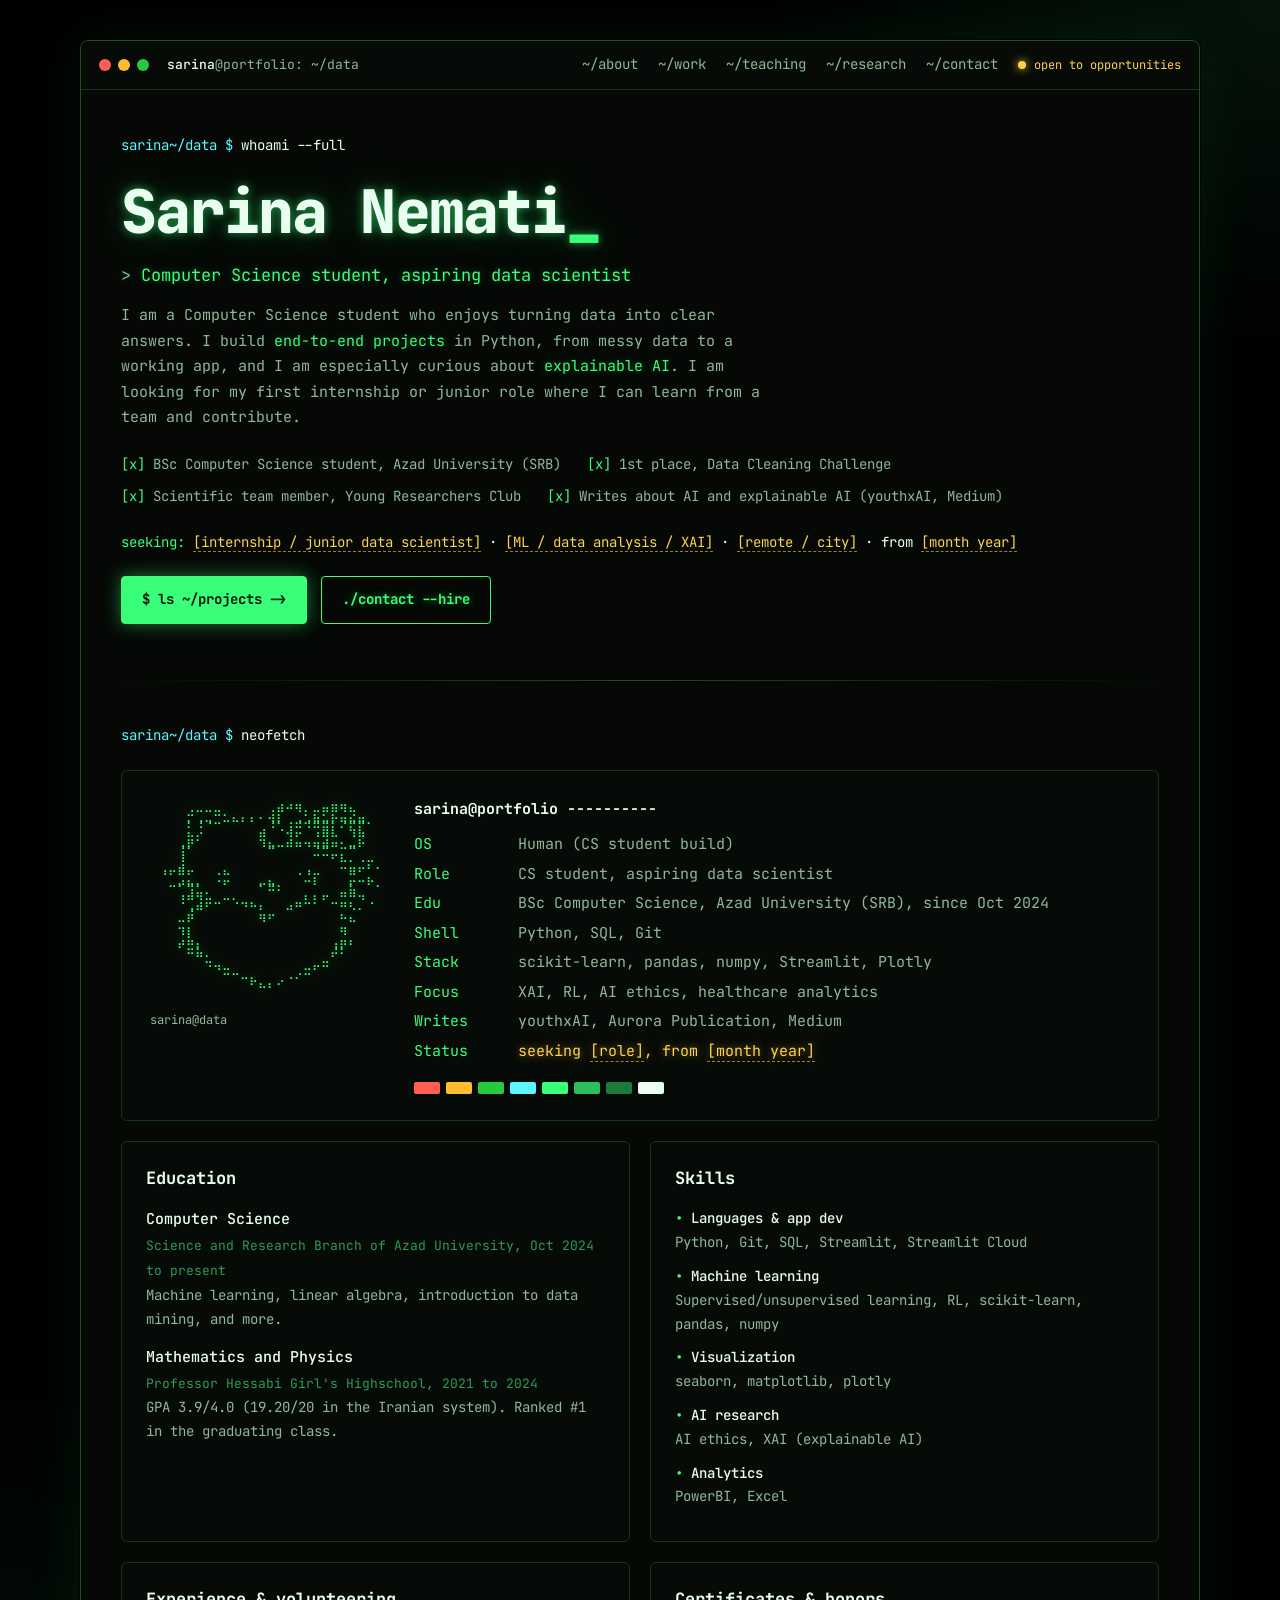
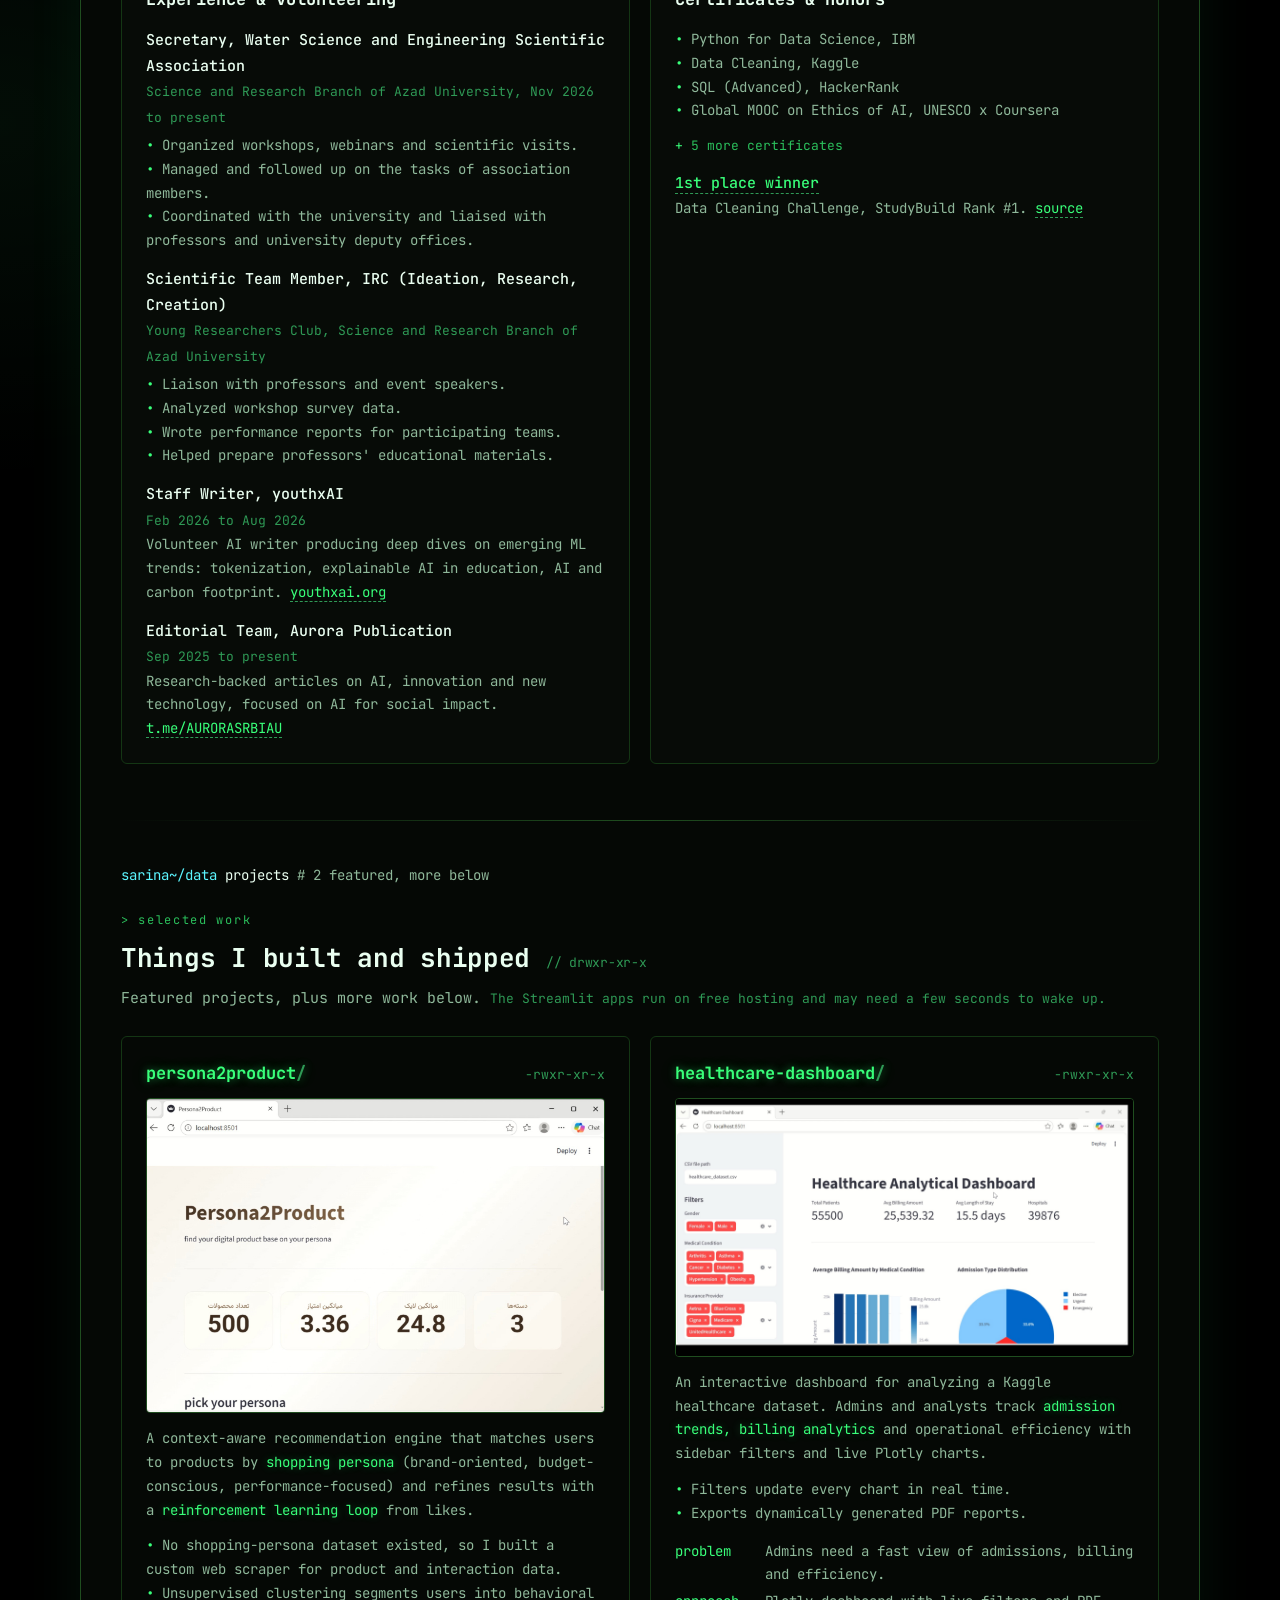
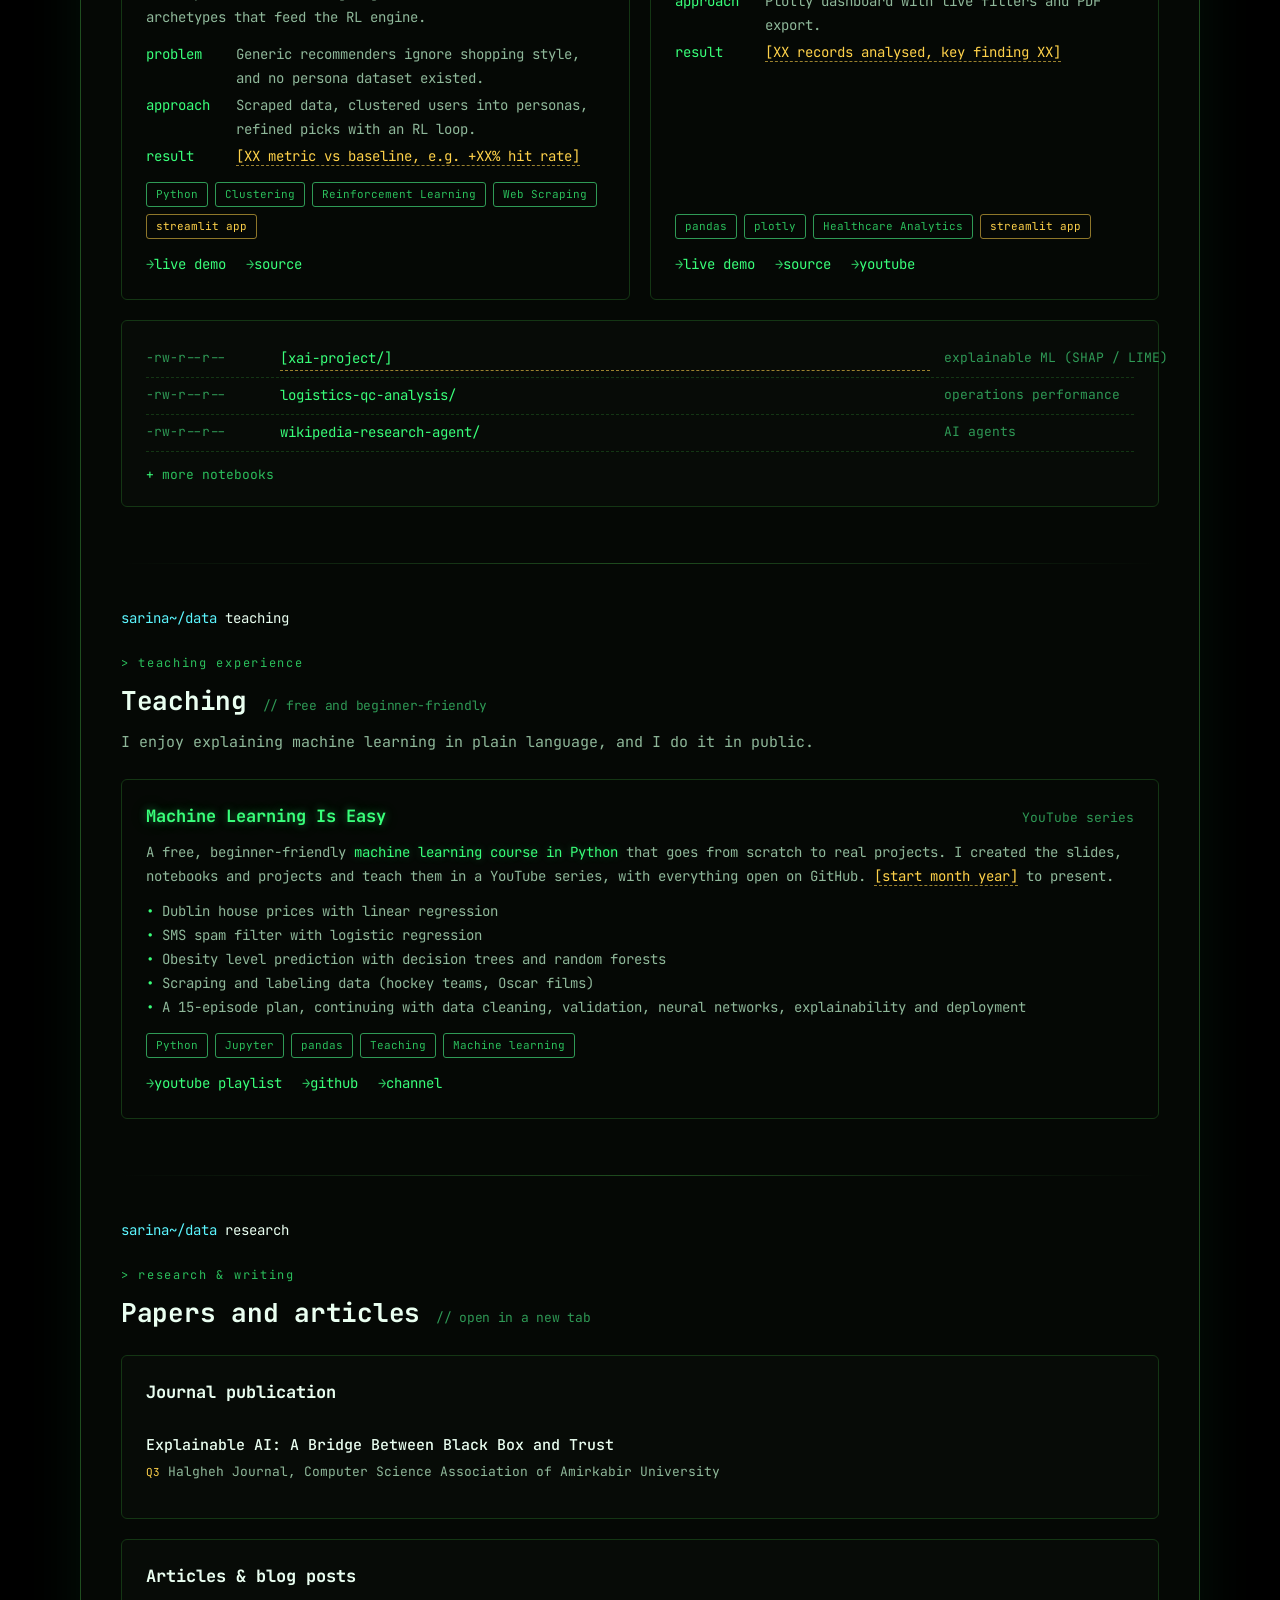
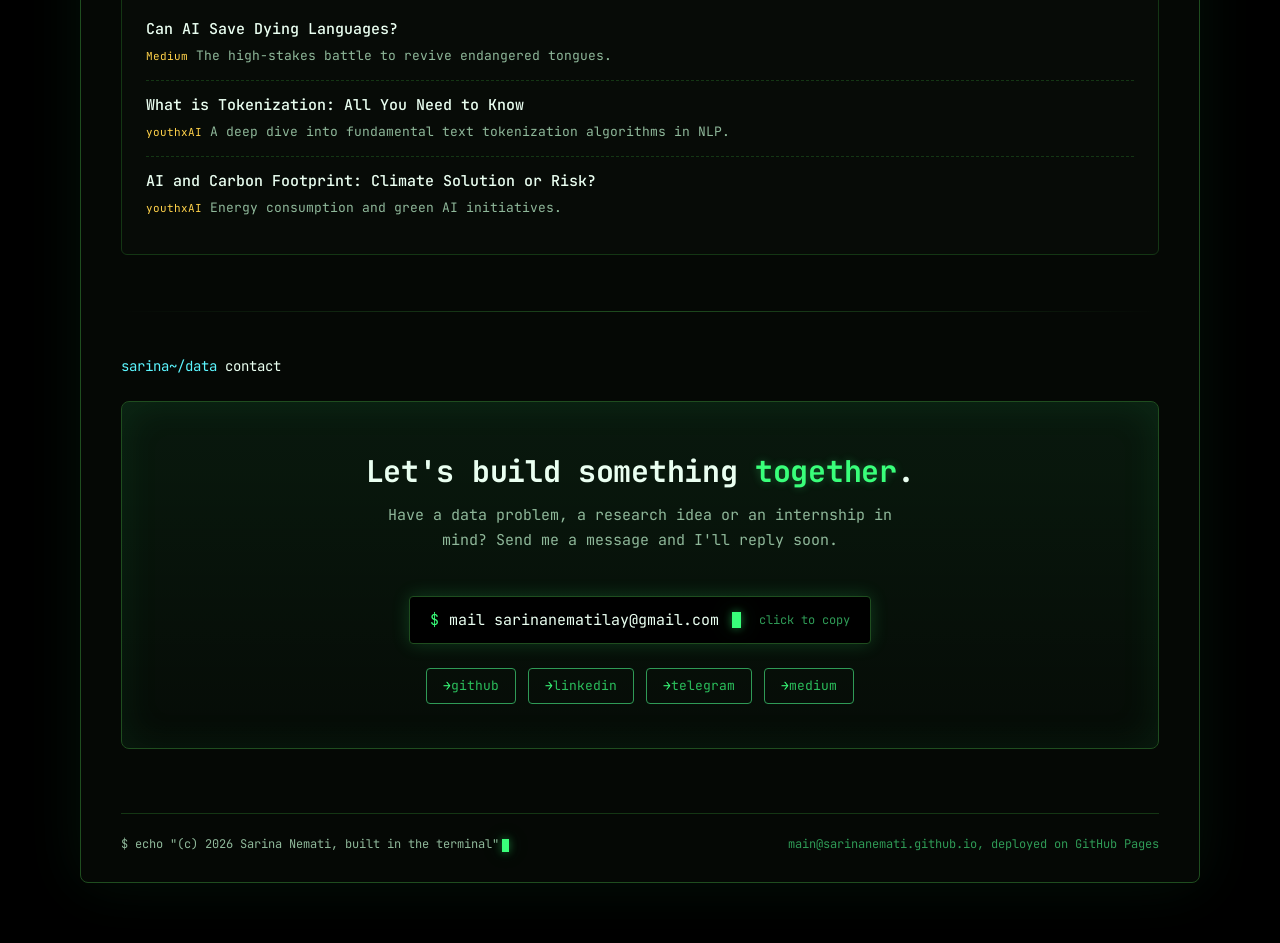
==== commit fad749c1: "Update index (2).html" ====
--- a/index (2).html
+++ b/index (2).html
@@ -10,7 +10,6 @@
 <meta property="og:url" content="https://sarinanemati.github.io/">
 <meta property="og:title" content="Sarina Nemati | Data Science Portfolio">
 <meta property="og:description" content="Computer Science student seeking a data science or ML internship. Projects in Python, ML and analytics.">
-<!-- TODO: put a 1200x630 image at images/og.png -->
 <meta property="og:image" content="https://sarinanemati.github.io/images/og.png">
 <meta name="twitter:card" content="summary_large_image">
 <meta name="twitter:title" content="Sarina Nemati | Data Science Portfolio">
@@ -324,7 +323,7 @@
 <li>Wrote performance reports for participating teams.</li>
 <li>Helped prepare professors' educational materials.</li>
 </ul></div>
-<div class="item"><b>Staff Writer, youthxAI</b><em>Feb 2026 to present</em>
+<div class="item"><b>Staff Writer, youthxAI</b><em> Feb 2026 to Aug 2026 </em>
 <p>Volunteer AI writer producing deep dives on emerging ML trends: tokenization, explainable AI in education, AI and carbon footprint. <a href="https://youthxai.org" target="_blank" rel="noopener">youthxai.org</a></p></div>
 <div class="item"><b>Editorial Team, Aurora Publication</b><em>Sep 2025 to present</em>
 <p>Research-backed articles on AI, innovation and new technology, focused on AI for social impact. <a href="https://t.me/AURORASRBIAU" target="_blank" rel="noopener">t.me/AURORASRBIAU</a></p></div>
@@ -348,15 +347,13 @@
 </details>
 <div class="item" style="margin-top:14px"><b><a href="https://lnkd.in/p/eKiJiJXC" target="_blank" rel="noopener">1st place winner</a></b>
 <p>Data Cleaning Challenge, StudyBuild Rank #1. <a href="https://github.com/sarinanemati/studybuild-challenge-" target="_blank" rel="noopener">source</a></p></div>
-<div class="item"><b>Participant, Agentic AI Hackathon</b><em>StarCoach</em>
-<p>Built an agentic AI system in a one-day hackathon. Result: <span class="ph">[rank / what you shipped]</span></p></div>
 </div>
 </div>
 </section>
 
 <!-- PROJECTS -->
 <section id="work">
-<div class="cmd"><span class="p">sarina~/data $</span> ls -la ~/projects <span class="c"># 2 featured, more below</span></div>
+<div class="cmd"><span class="p">sarina~/data</span> projects <span class="c"># 2 featured, more below</span></div>
 <div class="lbl">&gt; selected work</div>
 <h2>Things I built and shipped <small>// drwxr-xr-x</small></h2>
 <p style="margin-bottom:24px">Featured projects, plus more work below. <span class="hint2">The Streamlit apps run on free hosting and may need a few seconds to wake up.</span></p>
@@ -405,7 +402,6 @@
 </div>
 
 <div class="ls" role="list">
-<!-- TODO: add your XAI project here (SHAP / LIME). Replace the link, then remove class="ph" -->
 <div class="row" role="listitem"><span class="perm">-rw-r--r--</span><a class="ph" href="https://github.com/sarinanemati/REPLACE-XAI-REPO" target="_blank" rel="noopener">[xai-project/]</a><span class="perm">explainable ML (SHAP / LIME)</span></div>
 <div class="row" role="listitem"><span class="perm">-rw-r--r--</span><a href="https://github.com/sarinanemati/Logistics-QC-Operations-Performance-Analysis" target="_blank" rel="noopener">logistics-qc-analysis/</a><span class="perm">operations performance</span></div>
 <div class="row" role="listitem"><span class="perm">-rw-r--r--</span><a href="https://github.com/sarinanemati/wikipedia-research-agent" target="_blank" rel="noopener">wikipedia-research-agent/</a><span class="perm">AI agents</span></div>
@@ -418,7 +414,7 @@
 
 <!-- TEACHING -->
 <section id="teaching">
-<div class="cmd"><span class="p">sarina~/data $</span> ls ~/teaching</div>
+<div class="cmd"><span class="p">sarina~/data</span> teaching </div>
 <div class="lbl">&gt; teaching experience</div>
 <h2>Teaching <small>// free and beginner-friendly</small></h2>
 <p style="margin-bottom:24px">I enjoy explaining machine learning in plain language, and I do it in public.</p>
@@ -444,13 +440,12 @@
 
 <!-- RESEARCH -->
 <section id="research">
-<div class="cmd"><span class="p">sarina~/data $</span> cat research.md | less</div>
+<div class="cmd"><span class="p">sarina~/data</span> research </div>
 <div class="lbl">&gt; research &amp; writing</div>
 <h2>Papers and articles <small>// open in a new tab</small></h2>
 
 <div class="box" style="margin-top:20px">
 <h3>Journal publication</h3>
-<!-- TODO: link the paper PDF or the journal page instead of the Telegram channel if you can -->
 <a class="art" href="https://t.me/halghe_aut" target="_blank" rel="noopener">
 <b>Explainable AI: A Bridge Between Black Box and Trust</b>
 <small><em>Q3</em>Halgheh Journal, Computer Science Association of Amirkabir University</small>
@@ -476,7 +471,7 @@
 
 <!-- CONTACT -->
 <section id="contact">
-<div class="cmd"><span class="p">sarina~/data $</span> ./contact --hire</div>
+<div class="cmd"><span class="p">sarina~/data</span> contact </div>
 <div class="cta">
 <h2>Let's build something <span class="hl">together</span>.</h2>
 <p>Have a data problem, a research idea or an internship in mind? Send me a message and I'll reply soon.</p>
@@ -505,8 +500,7 @@
 
 <script>
 (function(){
-// PASTE YOUR CV PDF LINK BETWEEN THE QUOTES (a full URL, or 'cv.pdf' if the file sits next to index.html).
-// While it is empty, the Download CV buttons stay hidden.
+
 var CV_URL='';
 var cvs=document.querySelectorAll('.cv-link');
 for(var i=0;i<cvs.length;i++){if(CV_URL){cvs[i].href=CV_URL;cvs[i].target='_blank';cvs[i].rel='noopener'}else{cvs[i].style.display='none'}}
